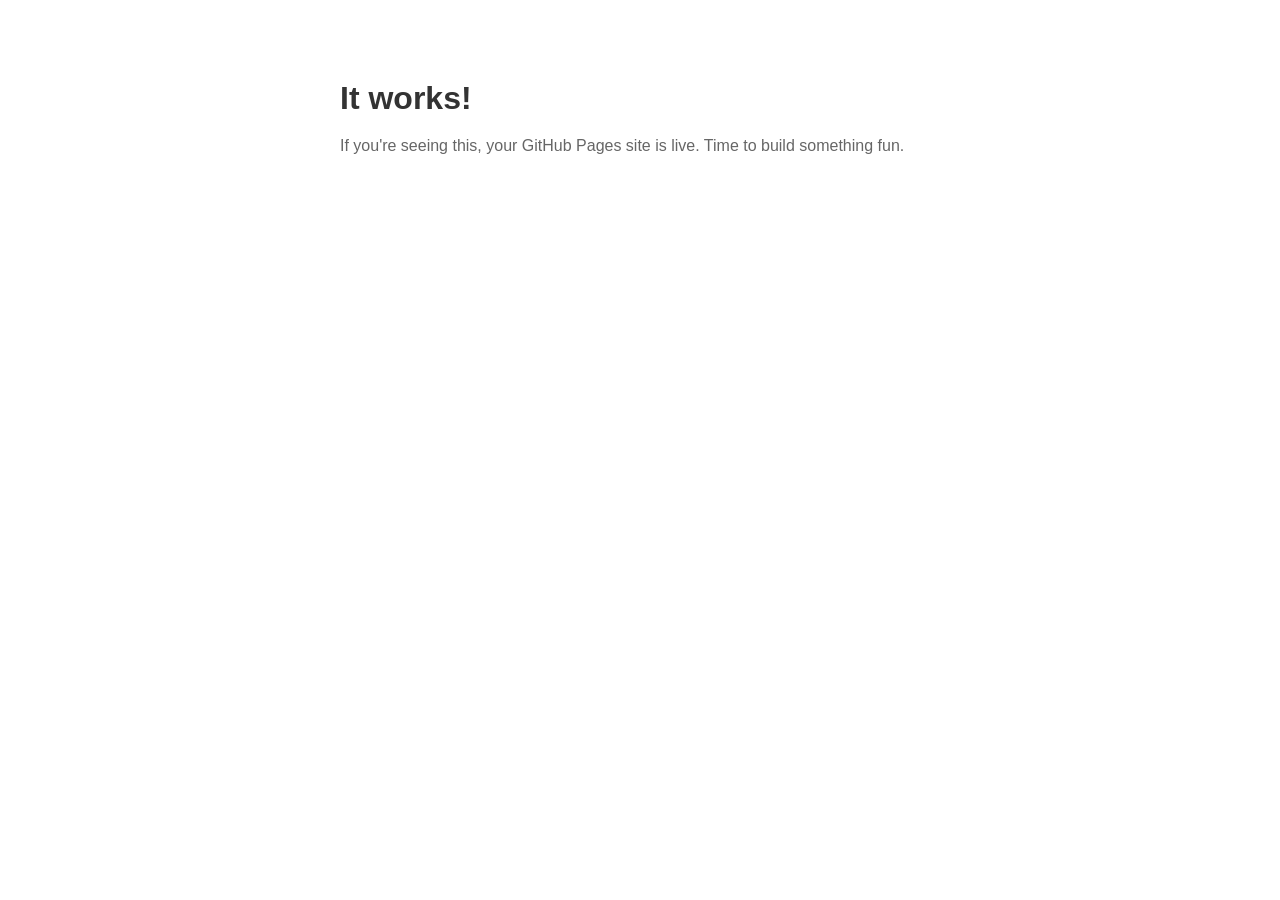
==== index.html @ 2ced1fcb "add test page" ====
<!DOCTYPE html>
<html lang="en">
<head>
    <meta charset="UTF-8">
    <meta name="viewport" content="width=device-width, initial-scale=1.0">
    <title>Playground</title>
    <style>
        body {
            font-family: -apple-system, BlinkMacSystemFont, "Segoe UI", sans-serif;
            max-width: 600px;
            margin: 80px auto;
            padding: 0 20px;
            color: #333;
        }
        h1 { margin-bottom: 8px; }
        p { color: #666; line-height: 1.6; }
    </style>
</head>
<body>
    <h1>It works!</h1>
    <p>If you're seeing this, your GitHub Pages site is live. Time to build something fun.</p>
</body>
</html>
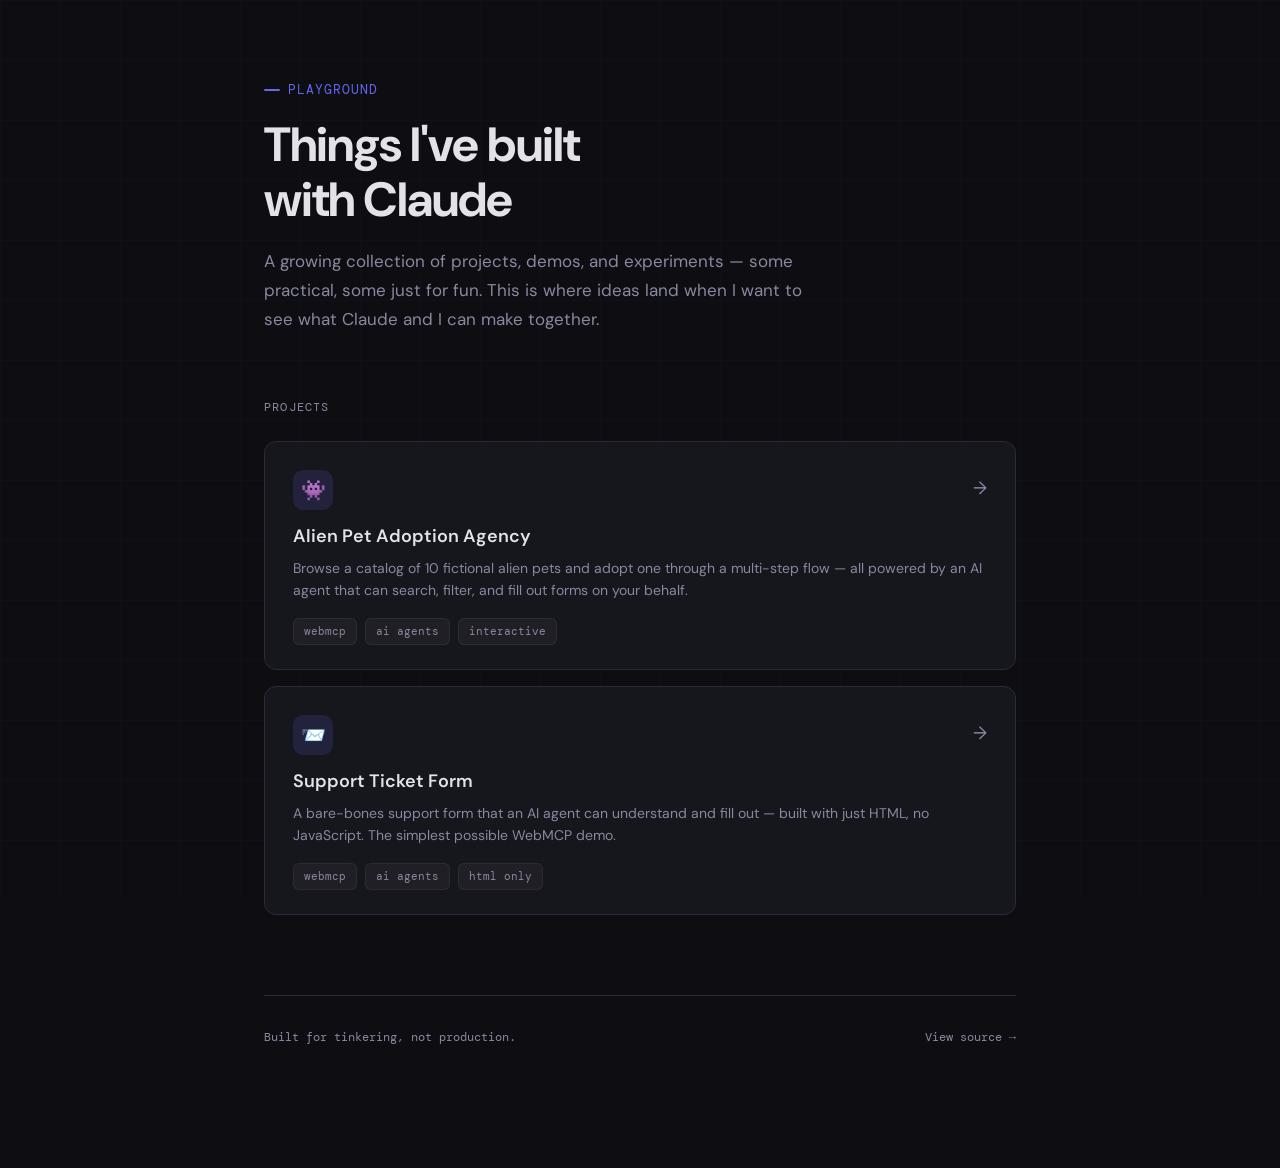
==== commit a0df41dc: "replace placeholder index with playground home page Adds a dark-themed landing page with intro copy " ====
--- a/index.html
+++ b/index.html
@@ -4,20 +4,301 @@
     <meta charset="UTF-8">
     <meta name="viewport" content="width=device-width, initial-scale=1.0">
     <title>Playground</title>
+    <link rel="preconnect" href="https://fonts.googleapis.com">
+    <link rel="preconnect" href="https://fonts.gstatic.com" crossorigin>
+    <link href="https://fonts.googleapis.com/css2?family=DM+Mono:ital,wght@0,300;0,400;0,500;1,400&family=DM+Sans:ital,opsz,wght@0,9..40,300;0,9..40,400;0,9..40,500;0,9..40,600;0,9..40,700;1,9..40,400&display=swap" rel="stylesheet">
     <style>
+        *, *::before, *::after { margin: 0; padding: 0; box-sizing: border-box; }
+
+        :root {
+            --bg: #0e0e12;
+            --surface: #16161d;
+            --surface-hover: #1e1e28;
+            --border: #2a2a3a;
+            --border-hover: #4338ca;
+            --text: #e2e2e8;
+            --text-muted: #8888a0;
+            --accent: #6366f1;
+            --accent-glow: rgba(99, 102, 241, 0.15);
+            --mono: 'DM Mono', monospace;
+            --sans: 'DM Sans', sans-serif;
+        }
+
         body {
-            font-family: -apple-system, BlinkMacSystemFont, "Segoe UI", sans-serif;
-            max-width: 600px;
-            margin: 80px auto;
-            padding: 0 20px;
-            color: #333;
-        }
-        h1 { margin-bottom: 8px; }
-        p { color: #666; line-height: 1.6; }
+            font-family: var(--sans);
+            background: var(--bg);
+            color: var(--text);
+            min-height: 100vh;
+            line-height: 1.6;
+        }
+
+        /* Subtle grid background */
+        body::before {
+            content: '';
+            position: fixed;
+            inset: 0;
+            background-image:
+                linear-gradient(rgba(99, 102, 241, 0.03) 1px, transparent 1px),
+                linear-gradient(90deg, rgba(99, 102, 241, 0.03) 1px, transparent 1px);
+            background-size: 60px 60px;
+            pointer-events: none;
+            z-index: 0;
+        }
+
+        .container {
+            position: relative;
+            z-index: 1;
+            max-width: 800px;
+            margin: 0 auto;
+            padding: 80px 24px 120px;
+        }
+
+        /* Header */
+        header {
+            margin-bottom: 64px;
+        }
+
+        .eyebrow {
+            font-family: var(--mono);
+            font-size: 13px;
+            color: var(--accent);
+            letter-spacing: 0.08em;
+            text-transform: uppercase;
+            margin-bottom: 16px;
+            display: flex;
+            align-items: center;
+            gap: 8px;
+        }
+
+        .eyebrow::before {
+            content: '';
+            display: inline-block;
+            width: 16px;
+            height: 2px;
+            background: var(--accent);
+            border-radius: 1px;
+        }
+
+        h1 {
+            font-family: var(--sans);
+            font-size: clamp(32px, 5vw, 48px);
+            font-weight: 700;
+            line-height: 1.15;
+            letter-spacing: -0.02em;
+            margin-bottom: 20px;
+        }
+
+        .intro {
+            font-size: 17px;
+            color: var(--text-muted);
+            max-width: 560px;
+            line-height: 1.7;
+        }
+
+        .intro a {
+            color: var(--accent);
+            text-decoration: none;
+            border-bottom: 1px solid transparent;
+            transition: border-color 0.2s;
+        }
+
+        .intro a:hover {
+            border-bottom-color: var(--accent);
+        }
+
+        /* Projects section */
+        .section-label {
+            font-family: var(--mono);
+            font-size: 12px;
+            color: var(--text-muted);
+            text-transform: uppercase;
+            letter-spacing: 0.1em;
+            margin-bottom: 24px;
+        }
+
+        .projects {
+            display: grid;
+            gap: 16px;
+        }
+
+        .project-card {
+            display: block;
+            text-decoration: none;
+            color: inherit;
+            background: var(--surface);
+            border: 1px solid var(--border);
+            border-radius: 12px;
+            padding: 28px 28px 24px;
+            transition: all 0.25s ease;
+            position: relative;
+            overflow: hidden;
+        }
+
+        .project-card::before {
+            content: '';
+            position: absolute;
+            top: 0;
+            left: 0;
+            right: 0;
+            height: 2px;
+            background: linear-gradient(90deg, var(--accent), transparent);
+            opacity: 0;
+            transition: opacity 0.25s ease;
+        }
+
+        .project-card:hover {
+            border-color: var(--border-hover);
+            background: var(--surface-hover);
+            transform: translateY(-2px);
+            box-shadow: 0 8px 32px rgba(0, 0, 0, 0.3), 0 0 0 1px var(--border-hover);
+        }
+
+        .project-card:hover::before {
+            opacity: 1;
+        }
+
+        .card-top {
+            display: flex;
+            align-items: flex-start;
+            justify-content: space-between;
+            margin-bottom: 12px;
+        }
+
+        .card-icon {
+            width: 40px;
+            height: 40px;
+            border-radius: 10px;
+            background: var(--accent-glow);
+            display: flex;
+            align-items: center;
+            justify-content: center;
+            font-size: 20px;
+            flex-shrink: 0;
+        }
+
+        .card-arrow {
+            color: var(--text-muted);
+            font-size: 18px;
+            transition: all 0.25s ease;
+            margin-top: 4px;
+        }
+
+        .project-card:hover .card-arrow {
+            color: var(--accent);
+            transform: translateX(4px);
+        }
+
+        .card-title {
+            font-size: 18px;
+            font-weight: 600;
+            margin-bottom: 6px;
+        }
+
+        .card-desc {
+            font-size: 14px;
+            color: var(--text-muted);
+            line-height: 1.6;
+            margin-bottom: 16px;
+        }
+
+        .card-tags {
+            display: flex;
+            flex-wrap: wrap;
+            gap: 8px;
+        }
+
+        .tag {
+            font-family: var(--mono);
+            font-size: 11px;
+            color: var(--text-muted);
+            background: rgba(255, 255, 255, 0.04);
+            border: 1px solid rgba(255, 255, 255, 0.06);
+            border-radius: 6px;
+            padding: 4px 10px;
+        }
+
+        /* Footer */
+        footer {
+            margin-top: 80px;
+            padding-top: 32px;
+            border-top: 1px solid var(--border);
+            font-family: var(--mono);
+            font-size: 12px;
+            color: var(--text-muted);
+            display: flex;
+            justify-content: space-between;
+            align-items: center;
+        }
+
+        footer a {
+            color: var(--text-muted);
+            text-decoration: none;
+            transition: color 0.2s;
+        }
+
+        footer a:hover {
+            color: var(--accent);
+        }
+
+        /* Responsive */
+        @media (max-width: 480px) {
+            .container { padding: 48px 16px 80px; }
+            header { margin-bottom: 48px; }
+            .project-card { padding: 20px; }
+            footer { flex-direction: column; gap: 8px; text-align: center; }
+        }
     </style>
 </head>
 <body>
-    <h1>It works!</h1>
-    <p>If you're seeing this, your GitHub Pages site is live. Time to build something fun.</p>
+    <div class="container">
+        <header>
+            <div class="eyebrow">Playground</div>
+            <h1>Things I've built<br>with Claude</h1>
+            <p class="intro">
+                A growing collection of projects, demos, and experiments — some practical, some just for fun. This is where ideas land when I want to see what Claude and I can make together.
+            </p>
+        </header>
+
+        <div class="section-label">Projects</div>
+
+        <div class="projects">
+            <a href="alien-adoption/" class="project-card">
+                <div class="card-top">
+                    <div class="card-icon">&#x1f47e;</div>
+                    <span class="card-arrow">&rarr;</span>
+                </div>
+                <div class="card-title">Alien Pet Adoption Agency</div>
+                <div class="card-desc">
+                    Browse a catalog of 10 fictional alien pets and adopt one through a multi-step flow — all powered by an AI agent that can search, filter, and fill out forms on your behalf.
+                </div>
+                <div class="card-tags">
+                    <span class="tag">webmcp</span>
+                    <span class="tag">ai agents</span>
+                    <span class="tag">interactive</span>
+                </div>
+            </a>
+
+            <a href="webmcp-demo/" class="project-card">
+                <div class="card-top">
+                    <div class="card-icon">&#x1f4e8;</div>
+                    <span class="card-arrow">&rarr;</span>
+                </div>
+                <div class="card-title">Support Ticket Form</div>
+                <div class="card-desc">
+                    A bare-bones support form that an AI agent can understand and fill out — built with just HTML, no JavaScript. The simplest possible WebMCP demo.
+                </div>
+                <div class="card-tags">
+                    <span class="tag">webmcp</span>
+                    <span class="tag">ai agents</span>
+                    <span class="tag">html only</span>
+                </div>
+            </a>
+        </div>
+
+        <footer>
+            <span>Built for tinkering, not production.</span>
+            <a href="https://github.com" target="_blank" rel="noopener">View source &rarr;</a>
+        </footer>
+    </div>
 </body>
 </html>
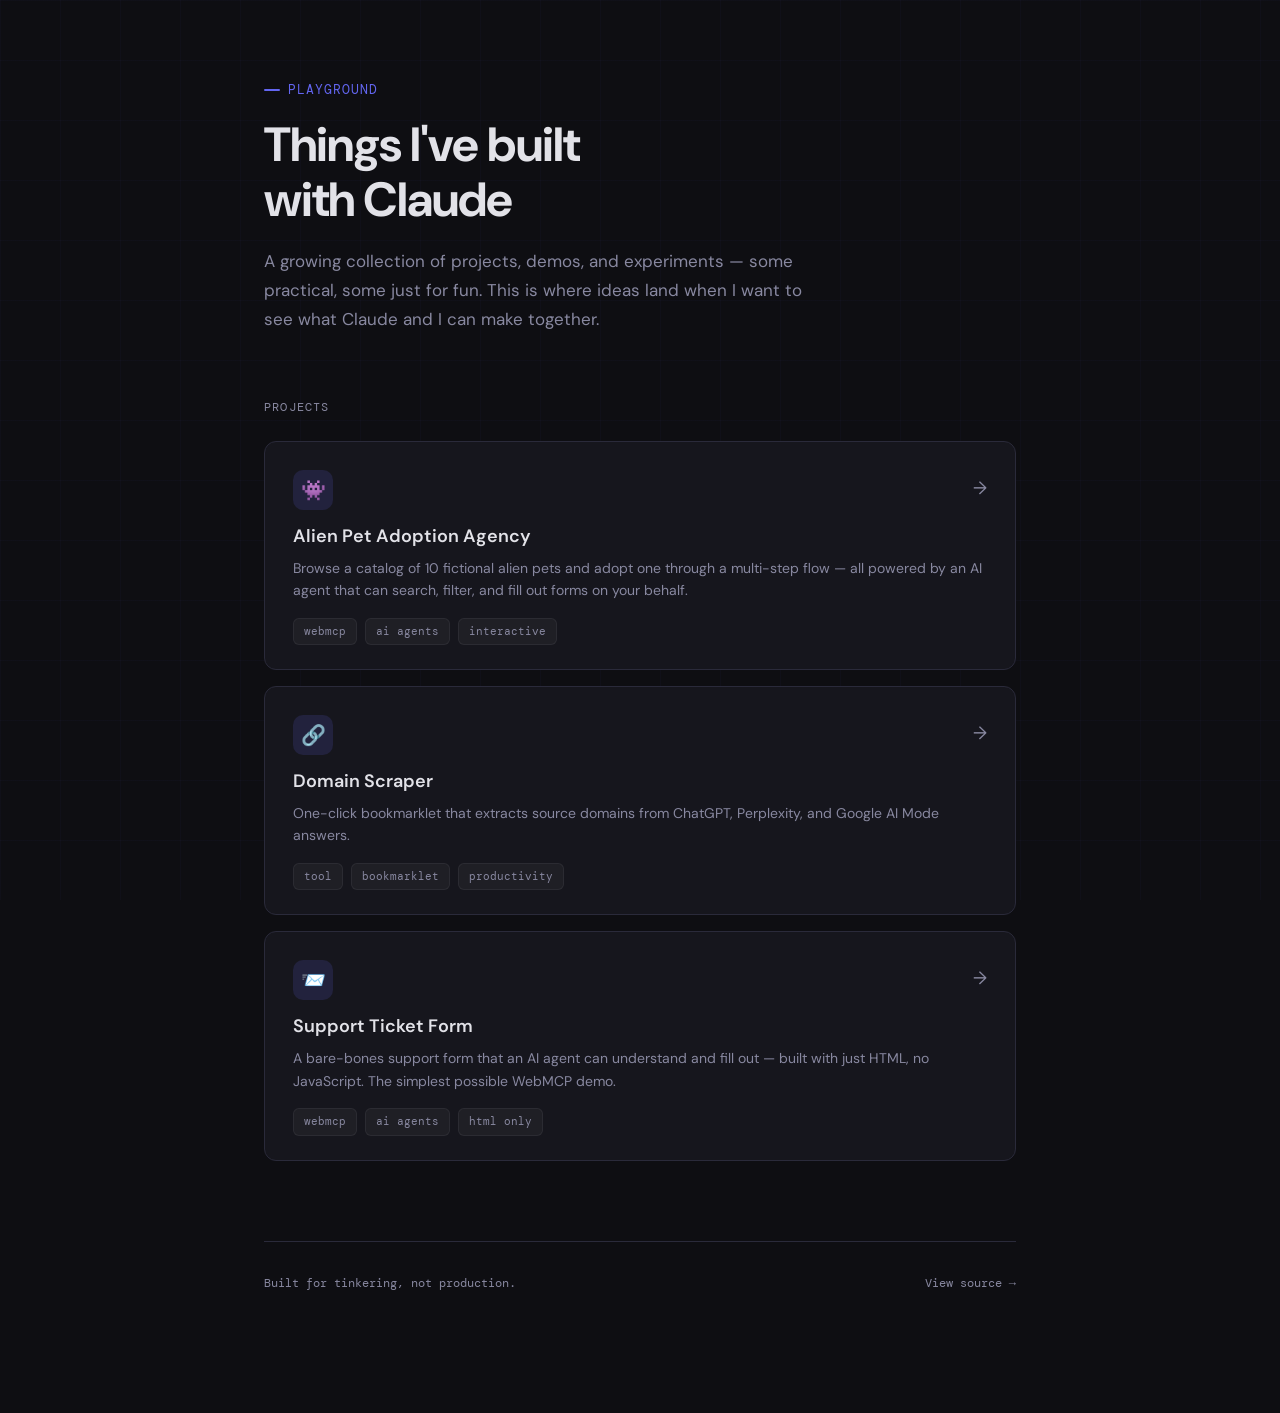
==== commit fb93b69e: "Add Domain Scraper bookmarklet project One-click bookmarklet that extracts source/citation domains f" ====
--- a/index.html
+++ b/index.html
@@ -278,6 +278,22 @@
                 </div>
             </a>
 
+            <a href="domain-scraper/" class="project-card">
+                <div class="card-top">
+                    <div class="card-icon">&#x1f517;</div>
+                    <span class="card-arrow">&rarr;</span>
+                </div>
+                <div class="card-title">Domain Scraper</div>
+                <div class="card-desc">
+                    One-click bookmarklet that extracts source domains from ChatGPT, Perplexity, and Google AI Mode answers.
+                </div>
+                <div class="card-tags">
+                    <span class="tag">tool</span>
+                    <span class="tag">bookmarklet</span>
+                    <span class="tag">productivity</span>
+                </div>
+            </a>
+
             <a href="webmcp-demo/" class="project-card">
                 <div class="card-top">
                     <div class="card-icon">&#x1f4e8;</div>
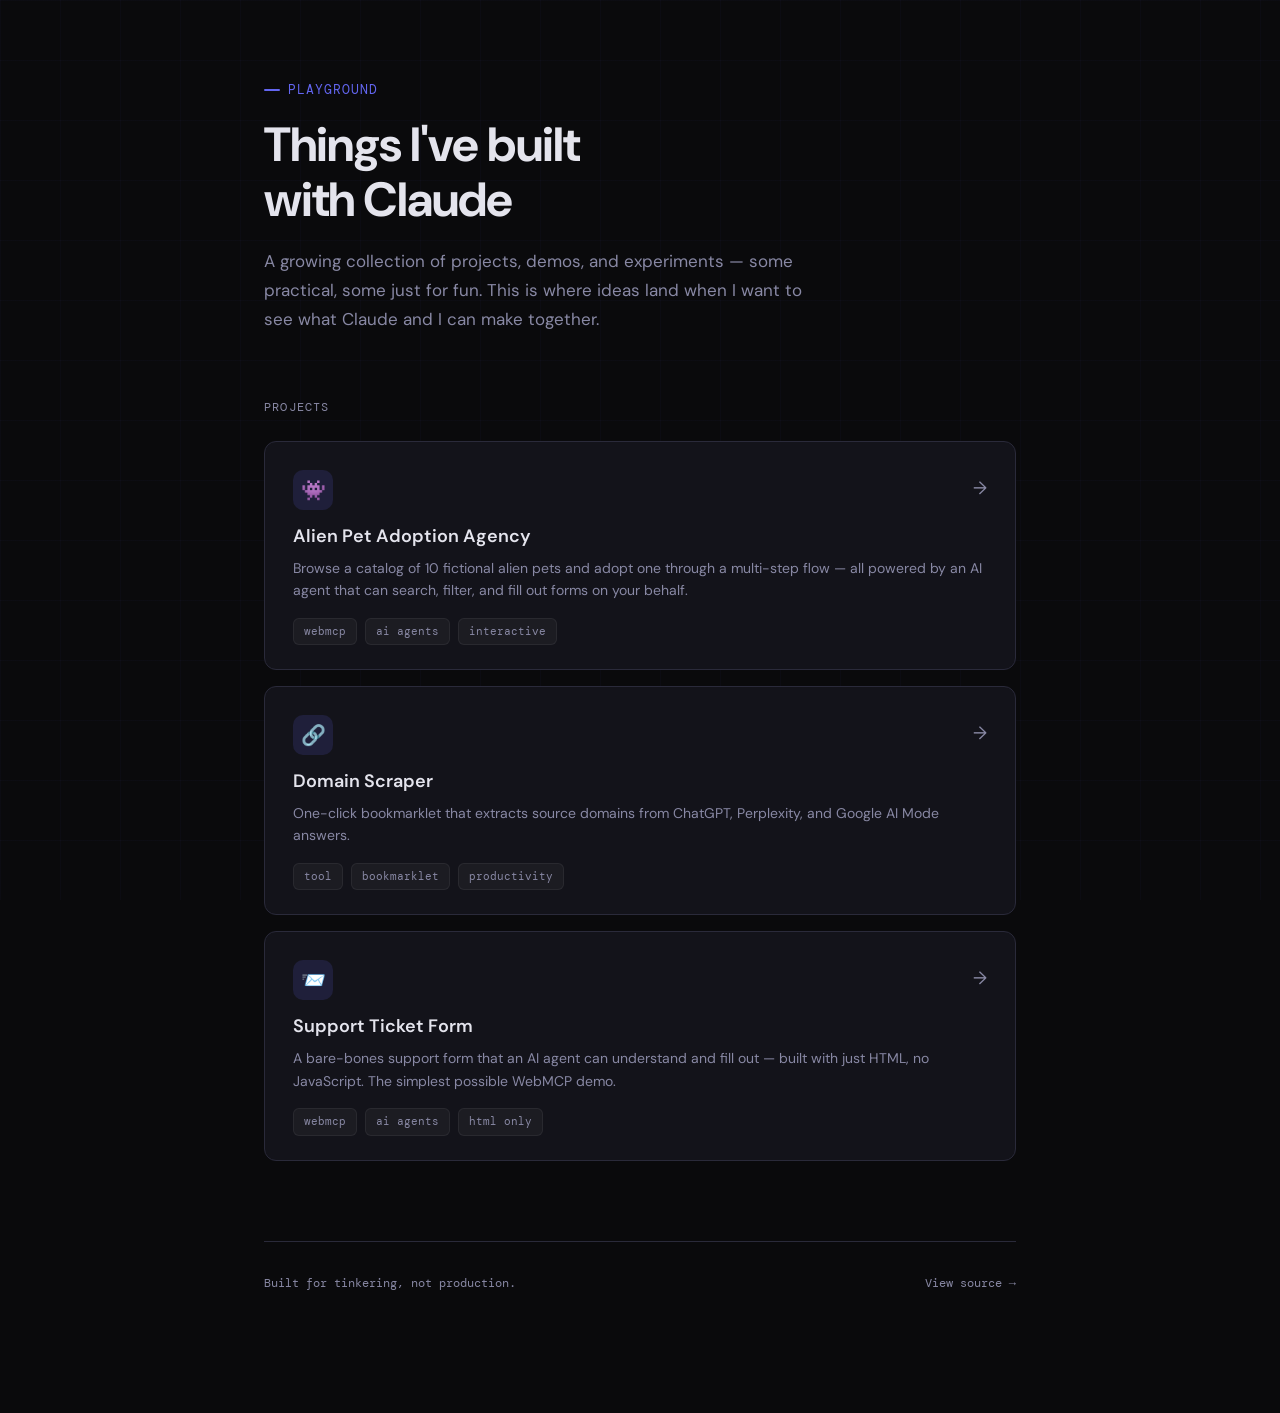
==== commit 732823a3: "Extract shared design tokens into tokens.css and unify styling across all pages Created a single tok" ====
--- a/index.html
+++ b/index.html
@@ -3,34 +3,13 @@
 <head>
     <meta charset="UTF-8">
     <meta name="viewport" content="width=device-width, initial-scale=1.0">
+    <link rel="icon" type="image/svg+xml" href="/playground/favicon.svg">
     <title>Playground</title>
     <link rel="preconnect" href="https://fonts.googleapis.com">
     <link rel="preconnect" href="https://fonts.gstatic.com" crossorigin>
     <link href="https://fonts.googleapis.com/css2?family=DM+Mono:ital,wght@0,300;0,400;0,500;1,400&family=DM+Sans:ital,opsz,wght@0,9..40,300;0,9..40,400;0,9..40,500;0,9..40,600;0,9..40,700;1,9..40,400&display=swap" rel="stylesheet">
+    <link rel="stylesheet" href="tokens.css">
     <style>
-        *, *::before, *::after { margin: 0; padding: 0; box-sizing: border-box; }
-
-        :root {
-            --bg: #0e0e12;
-            --surface: #16161d;
-            --surface-hover: #1e1e28;
-            --border: #2a2a3a;
-            --border-hover: #4338ca;
-            --text: #e2e2e8;
-            --text-muted: #8888a0;
-            --accent: #6366f1;
-            --accent-glow: rgba(99, 102, 241, 0.15);
-            --mono: 'DM Mono', monospace;
-            --sans: 'DM Sans', sans-serif;
-        }
-
-        body {
-            font-family: var(--sans);
-            background: var(--bg);
-            color: var(--text);
-            min-height: 100vh;
-            line-height: 1.6;
-        }
 
         /* Subtle grid background */
         body::before {
--- a/tokens.css
+++ b/tokens.css
@@ -0,0 +1,59 @@
+/* ================================================================
+   Playground — Shared Design Tokens
+   ================================================================
+   Single source of truth for colors, typography, and base reset.
+   Individual pages keep component-specific styles inline.
+   ================================================================ */
+
+*, *::before, *::after {
+  box-sizing: border-box;
+  margin: 0;
+  padding: 0;
+}
+
+:root {
+  /* Backgrounds */
+  --bg: #0a0a0c;
+  --surface: #13131a;
+  --surface-hover: #1a1a24;
+
+  /* Borders */
+  --border: #2a2a3a;
+  --border-focus: #6366f1;
+  --border-hover: #4338ca;
+
+  /* Text */
+  --text: #e4e4ed;
+  --text-muted: #8888a4;
+
+  /* Accent */
+  --accent: #6366f1;
+  --accent-soft: rgba(99, 102, 241, 0.12);
+  --accent-glow: rgba(99, 102, 241, 0.15);
+
+  /* Semantic */
+  --success: #34d399;
+  --warning: #fbbf24;
+  --danger: #f87171;
+  --pink: #f472b6;
+  --cyan: #22d3ee;
+
+  /* Tags */
+  --tag-bg: #1e1e2e;
+  --tag-text: #a5b4fc;
+
+  /* Layout */
+  --radius: 10px;
+
+  /* Fonts */
+  --sans: 'DM Sans', sans-serif;
+  --mono: 'DM Mono', monospace;
+}
+
+body {
+  font-family: var(--sans);
+  background: var(--bg);
+  color: var(--text);
+  min-height: 100vh;
+  line-height: 1.6;
+}
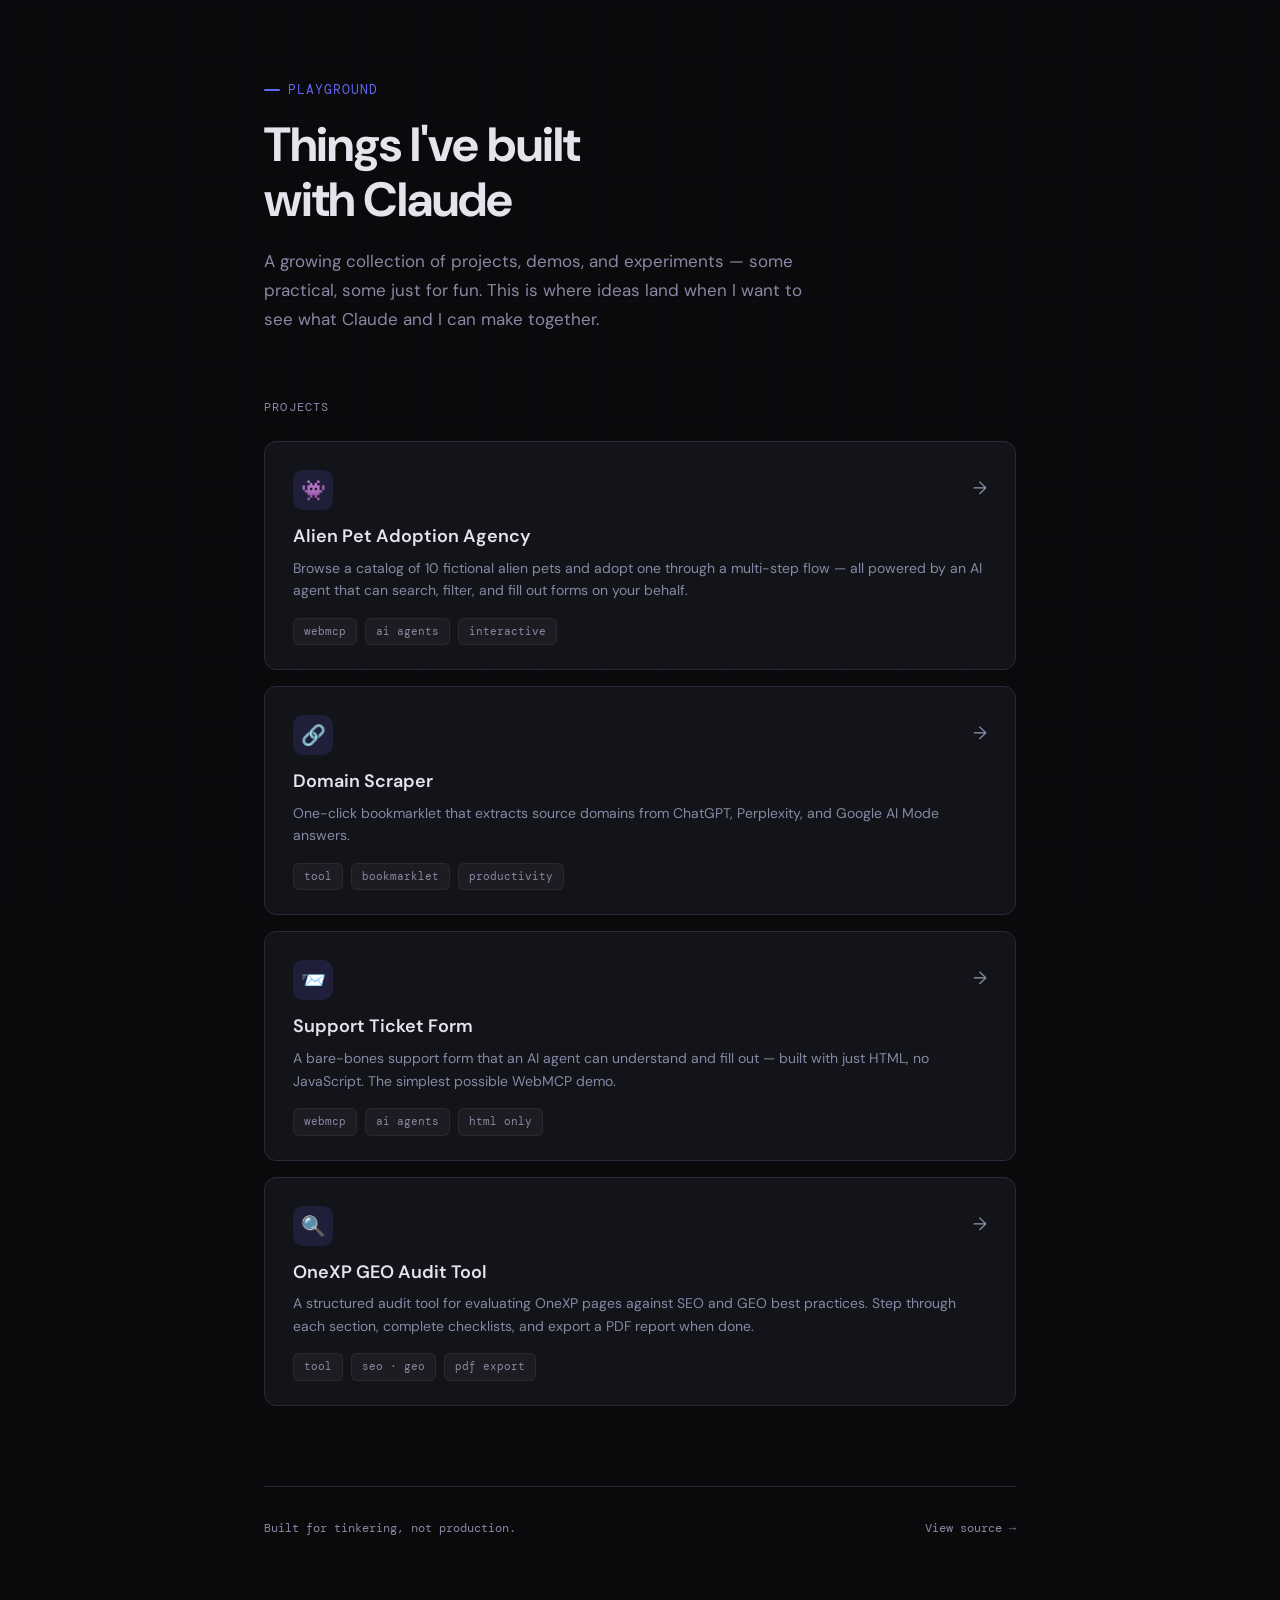
==== commit f0592918: "Add OneXP GEO Audit Tool" ====
--- a/index.html
+++ b/index.html
@@ -288,6 +288,22 @@
                     <span class="tag">html only</span>
                 </div>
             </a>
+
+            <a href="geo-audit/" class="project-card">
+                <div class="card-top">
+                    <div class="card-icon">&#x1f50d;</div>
+                    <span class="card-arrow">&rarr;</span>
+                </div>
+                <div class="card-title">OneXP GEO Audit Tool</div>
+                <div class="card-desc">
+                    A structured audit tool for evaluating OneXP pages against SEO and GEO best practices. Step through each section, complete checklists, and export a PDF report when done.
+                </div>
+                <div class="card-tags">
+                    <span class="tag">tool</span>
+                    <span class="tag">seo · geo</span>
+                    <span class="tag">pdf export</span>
+                </div>
+            </a>
         </div>
 
         <footer>
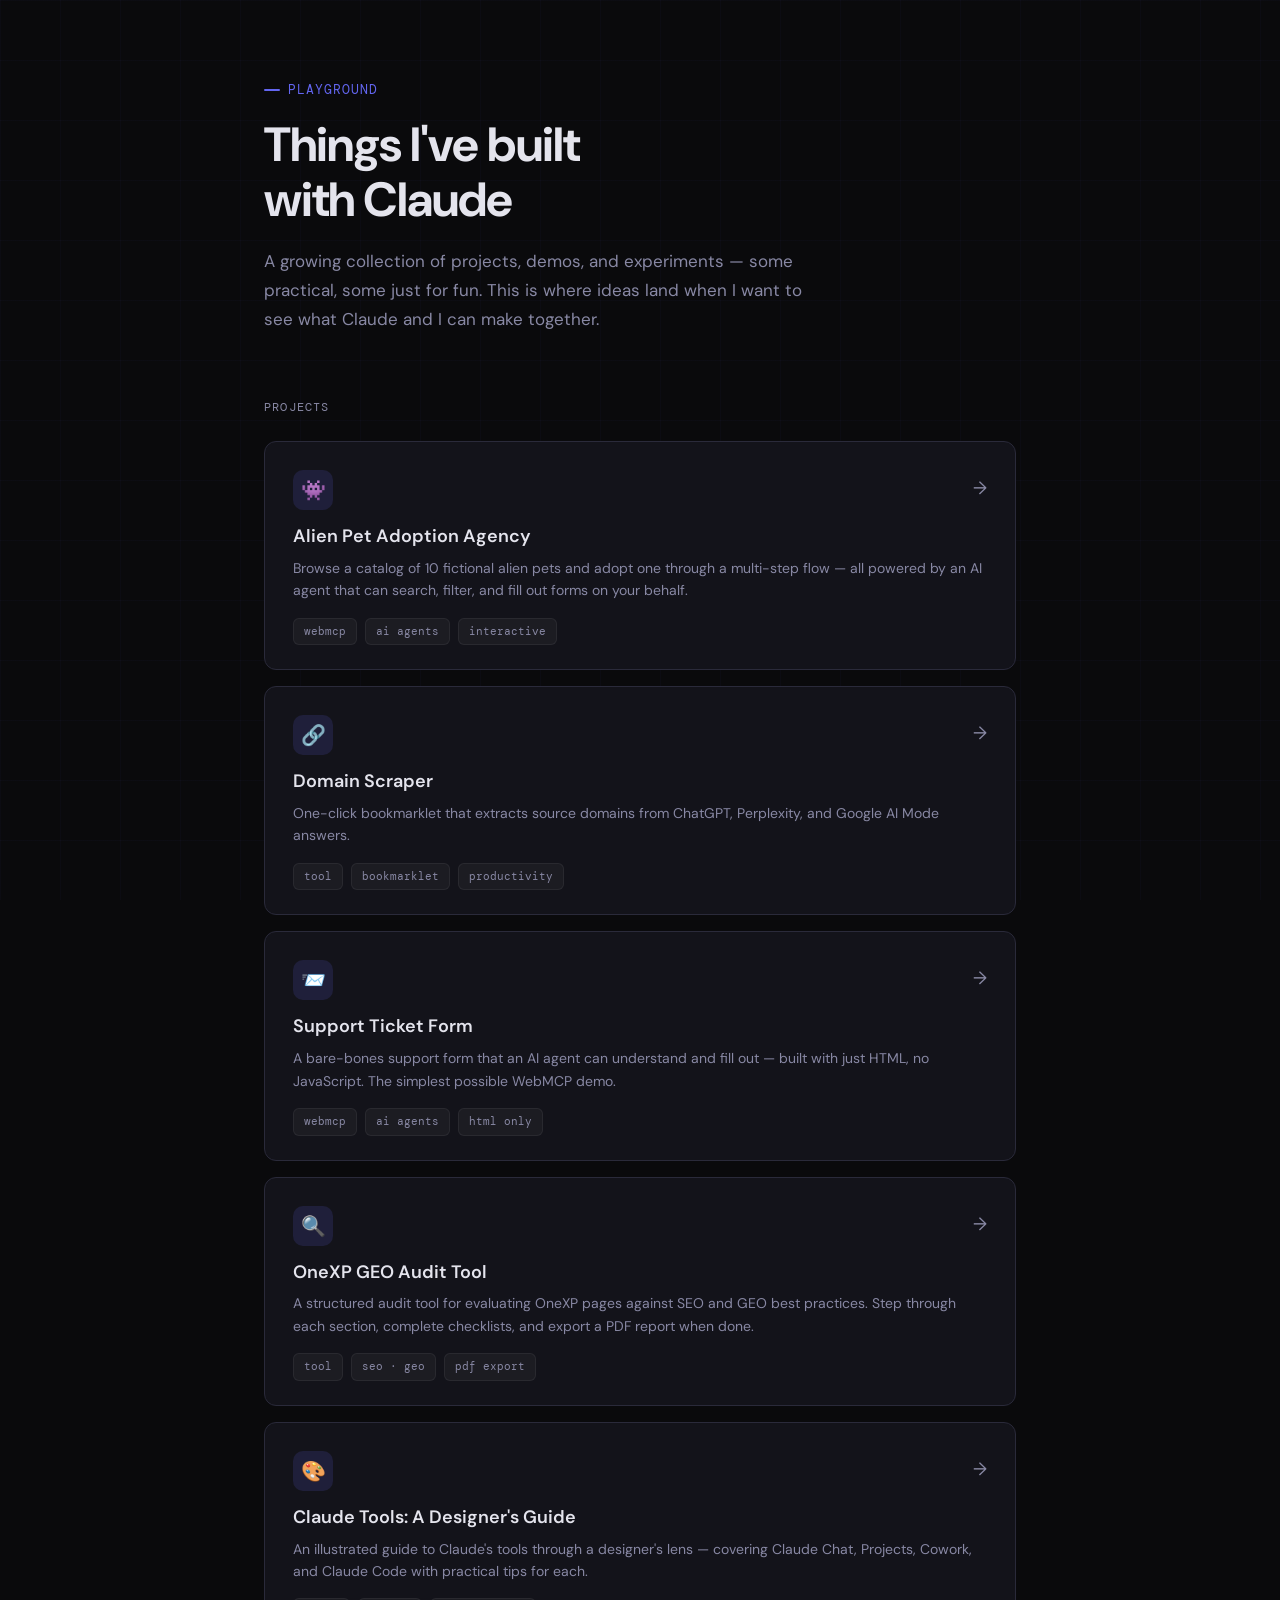
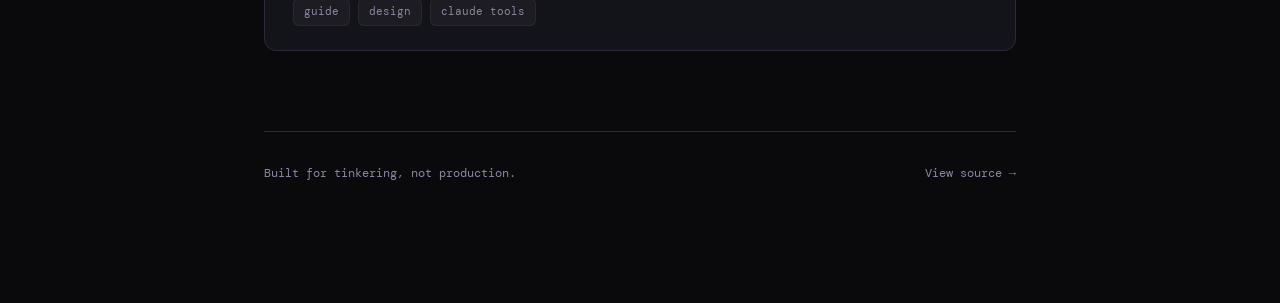
==== commit b45028dd: "Add claude-edu: Claude Tools for Designers guide" ====
--- a/index.html
+++ b/index.html
@@ -304,6 +304,21 @@
                     <span class="tag">pdf export</span>
                 </div>
             </a>
+            <a href="claude-edu/claude-tools-for-designers.html" class="project-card">
+                <div class="card-top">
+                    <div class="card-icon">&#x1f3a8;</div>
+                    <span class="card-arrow">&rarr;</span>
+                </div>
+                <div class="card-title">Claude Tools: A Designer's Guide</div>
+                <div class="card-desc">
+                    An illustrated guide to Claude's tools through a designer's lens — covering Claude Chat, Projects, Cowork, and Claude Code with practical tips for each.
+                </div>
+                <div class="card-tags">
+                    <span class="tag">guide</span>
+                    <span class="tag">design</span>
+                    <span class="tag">claude tools</span>
+                </div>
+            </a>
         </div>
 
         <footer>
